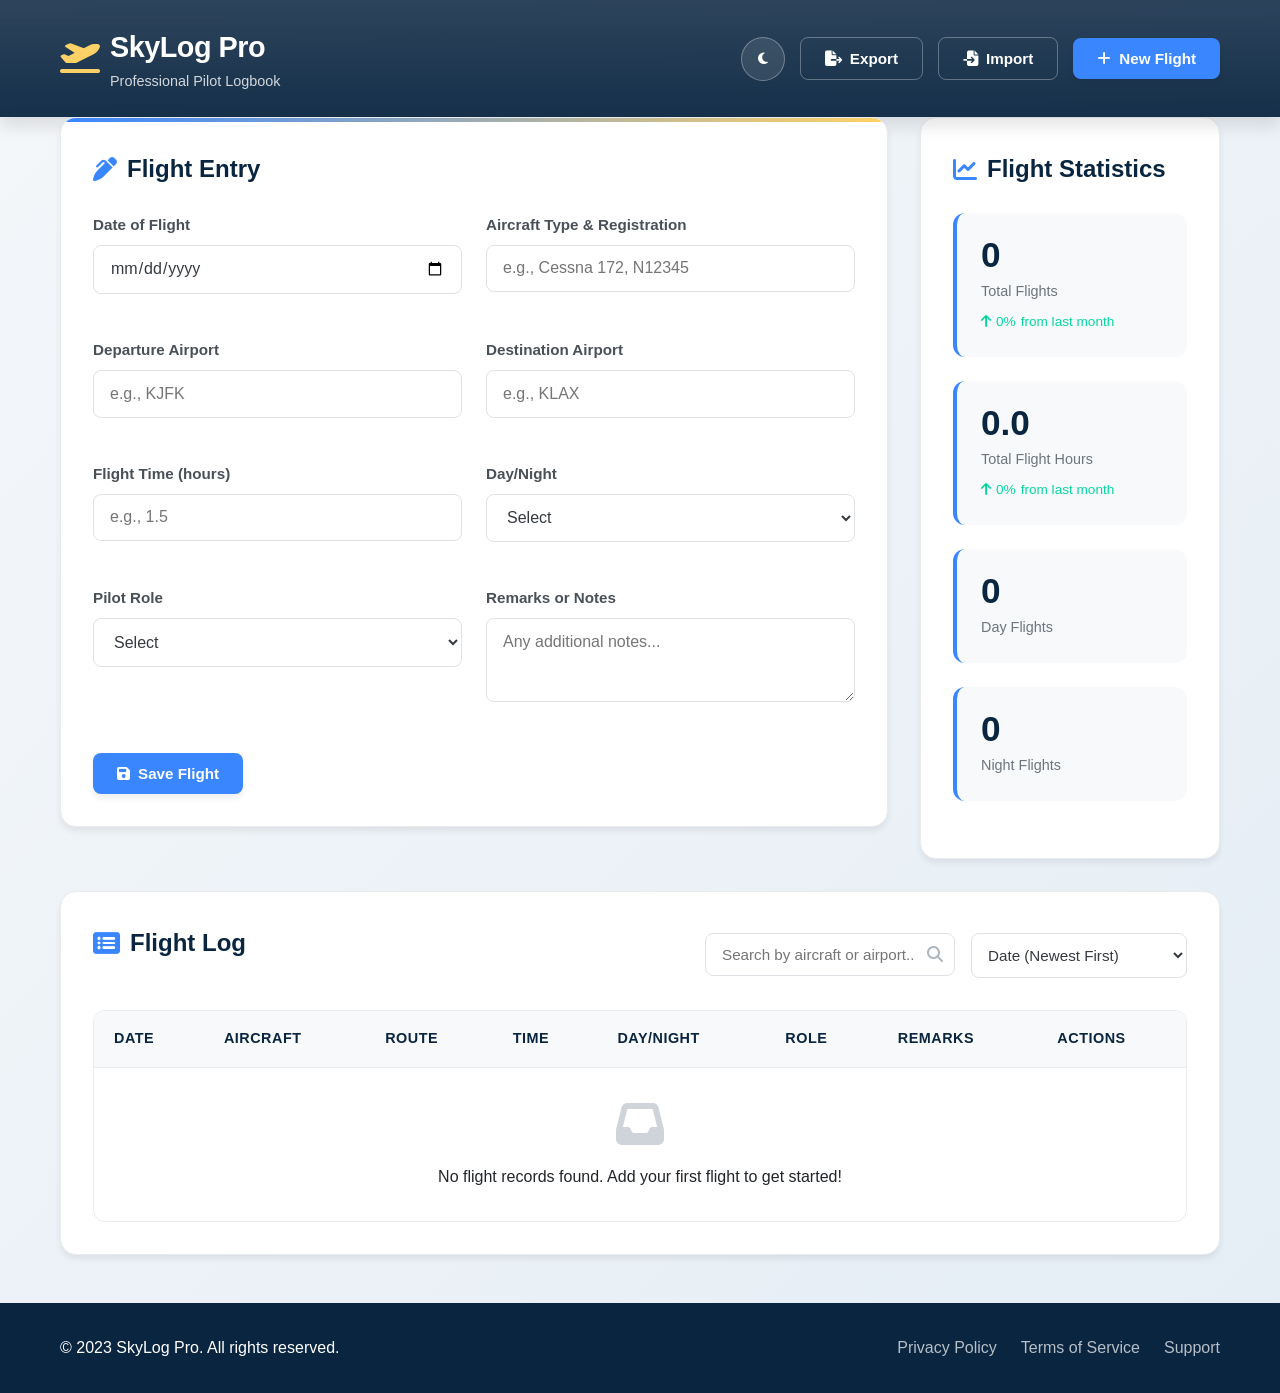
==== html/page.html @ 212d95c1 "all sections added" ====
<!DOCTYPE html>
<html lang="en">
<head>
    <meta charset="UTF-8">
    <meta name="viewport" content="width=device-width, initial-scale=1.0">
    <title>SkyLog Pro | Pilot Logbook</title>
    <link rel="stylesheet" href="https://cdnjs.cloudflare.com/ajax/libs/font-awesome/6.4.0/css/all.min.css">
    <link rel="stylesheet" href="../css/styles.css">
    <link rel="icon" href="favicon.ico" type="image/x-icon">

    <script defer src="../js/script.js"></script>

</head>

<body>
    <header>
        <div class="container">
            <div class="header-content">
                <div class="logo">
                    <div class="logo-icon">
                        <i class="fas fa-plane-departure"></i>
                    </div>
                    <div>
                        <div class="logo-text">SkyLog Pro</div>
                        <div class="logo-subtitle">Professional Pilot Logbook</div>
                    </div>
                </div>
                <div class="header-actions">
                    <button class="theme-toggle" id="themeToggle" title="Toggle dark/light mode">
                        <i class="fas fa-moon" id="themeIcon"></i>
                    </button>
                    <button class="btn btn-outline" id="exportBtn">
                        <i class="fas fa-file-export"></i> Export
                    </button>
                    <button class="btn btn-outline" id="importBtn">
                        <i class="fas fa-file-import"></i> Import
                    </button>
                    <button class="btn btn-primary" id="newFlightBtn">
                        <i class="fas fa-plus"></i> New Flight
                    </button>
                </div>
            </div>
        </div>
    </header>

    <main class="container">
        <div class="dashboard">
            <section class="form-section" id="formSection">
                <h2 class="section-title">
                    <i class="fas fa-pen-alt"></i> Flight Entry
                </h2>
                <form id="flightForm">
                    <div class="form-grid">
                        <div class="form-group">
                            <label for="date" class="form-label">Date of Flight</label>
                            <input type="date" id="date" class="form-control" required>
                        </div>
                        <div class="form-group">
                            <label for="aircraftType" class="form-label">Aircraft Type & Registration</label>
                            <input type="text" id="aircraftType" class="form-control" placeholder="e.g., Cessna 172, N12345" required>
                        </div>
                        <div class="form-group">
                            <label for="departure" class="form-label">Departure Airport</label>
                            <input type="text" id="departure" class="form-control" placeholder="e.g., KJFK" required>
                        </div>
                        <div class="form-group">
                            <label for="destination" class="form-label">Destination Airport</label>
                            <input type="text" id="destination" class="form-control" placeholder="e.g., KLAX" required>
                        </div>
                        <div class="form-group">
                            <label for="flightTime" class="form-label">Flight Time (hours)</label>
                            <input type="number" id="flightTime" class="form-control" min="0" step="0.1" placeholder="e.g., 1.5" required>
                        </div>
                        <div class="form-group">
                            <label for="dayNight" class="form-label">Day/Night</label>
                            <select id="dayNight" class="form-control" required>
                                <option value="">Select</option>
                                <option value="Day">Day</option>
                                <option value="Night">Night</option>
                            </select>
                        </div>
                        <div class="form-group">
                            <label for="pilotRole" class="form-label">Pilot Role</label>
                            <select id="pilotRole" class="form-control" required>
                                <option value="">Select</option>
                                <option value="PIC">Pilot in Command (PIC)</option>
                                <option value="Co-Pilot">Co-Pilot</option>
                                <option value="Student">Student</option>
                                <option value="Instructor">Instructor</option>
                            </select>
                        </div>
                        <div class="form-group">
                            <label for="remarks" class="form-label">Remarks or Notes</label>
                            <textarea id="remarks" class="form-control" rows="3" placeholder="Any additional notes..."></textarea>
                        </div>
                    </div>
                    <div class="form-actions">
                        <button type="submit" class="btn btn-primary" id="submitBtn">
                            <i class="fas fa-save"></i> Save Flight
                        </button>
                        <button type="button" class="btn btn-secondary hidden" id="cancelBtn">
                            <i class="fas fa-times"></i> Cancel
                        </button>
                    </div>
                </form>
            </section>

            <section class="stats-section">
                <h2 class="section-title">
                    <i class="fas fa-chart-line"></i> Flight Statistics
                </h2>
                <div class="stats-grid">
                    <div class="stat-card">
                        <div class="stat-value" id="totalFlights">0</div>
                        <div class="stat-label">Total Flights</div>
                        <div class="stat-change positive">
                            <i class="fas fa-arrow-up"></i> <span id="flightsChange">0%</span> from last month
                        </div>
                    </div>
                    <div class="stat-card">
                        <div class="stat-value" id="totalHours">0.0</div>
                        <div class="stat-label">Total Flight Hours</div>
                        <div class="stat-change positive">
                            <i class="fas fa-arrow-up"></i> <span id="hoursChange">0%</span> from last month
                        </div>
                    </div>
                    <div class="stat-card">
                        <div class="stat-value" id="dayFlights">0</div>
                        <div class="stat-label">Day Flights</div>
                    </div>
                    <div class="stat-card">
                        <div class="stat-value" id="nightFlights">0</div>
                        <div class="stat-label">Night Flights</div>
                    </div>
                </div>
            </section>
        </div>

        <section class="entries-section">
            <div class="section-header">
                <h2 class="section-title">
                    <i class="fas fa-list-alt"></i> Flight Log
                </h2>
                <div class="search-sort">
                    <div class="search-box">
                        <input type="text" id="searchInput" placeholder="Search by aircraft or airport...">
                        <span class="search-icon"><i class="fas fa-search"></i></span>
                    </div>
                    <div class="sort-options">
                        <select id="sortSelect">
                            <option value="date-desc">Date (Newest First)</option>
                            <option value="date-asc">Date (Oldest First)</option>
                            <option value="time-desc">Flight Time (High to Low)</option>
                            <option value="time-asc">Flight Time (Low to High)</option>
                        </select>
                    </div>
                </div>
            </div>

            <div class="table-container">
                <table id="flightsTable">
                    <thead>
                        <tr>
                            <th>Date</th>
                            <th>Aircraft</th>
                            <th>Route</th>
                            <th>Time</th>
                            <th>Day/Night</th>
                            <th>Role</th>
                            <th>Remarks</th>
                            <th>Actions</th>
                        </tr>
                    </thead>
                    <tbody id="flightsTableBody">
                        <!-- Flight entries will be populated here -->
                    </tbody>
                </table>
            </div>

            <div class="cards-container" id="flightsCardsContainer">
                <!-- Flight cards will be populated here for mobile view -->
            </div>
        </section>
    </main>

    <!-- Delete Confirmation Modal -->
    <div class="modal" id="deleteModal">
        <div class="modal-content">
            <div class="modal-header">
                <h3 class="modal-title">Confirm Deletion</h3>
                <button class="close-modal">&times;</button>
            </div>
            <div class="modal-body">
                <p>Are you sure you want to delete this flight record? This action cannot be undone.</p>
            </div>
            <div class="modal-footer">
                <button class="btn btn-secondary" id="cancelDelete">Cancel</button>
                <button class="btn btn-danger" id="confirmDelete">Delete Flight</button>
            </div>
        </div>
    </div>

    <!-- Export Modal -->
    <div class="modal" id="exportModal">
        <div class="modal-content">
            <div class="modal-header">
                <h3 class="modal-title">Export Flight Log</h3>
                <button class="close-modal">&times;</button>
            </div>
            <div class="modal-body">
                <p>Choose the format for exporting your flight log:</p>
                <div class="form-group mt-2">
                    <label for="exportFormat" class="form-label">Export Format</label>
                    <select id="exportFormat" class="form-control">
                        <option value="csv">CSV (Comma Separated Values)</option>
                        <option value="json">JSON (JavaScript Object Notation)</option>
                    </select>
                </div>
            </div>
            <div class="modal-footer">
                <button class="btn btn-secondary" id="cancelExport">Cancel</button>
                <button class="btn btn-primary" id="confirmExport">Export Data</button>
            </div>
        </div>
    </div>

    <footer>
        <div class="container">
            <div class="footer-content">
                <div class="copyright">
                    &copy; 2023 SkyLog Pro. All rights reserved.
                </div>
                <div class="footer-links">
                    <a href="#">Privacy Policy</a>
                    <a href="#">Terms of Service</a>
                    <a href="#">Support</a>
                </div>
            </div>
        </div>
    </footer>

</body>
</html>
---- css/styles.css ----
:root {
            --primary: #0a2540;
            --secondary: #1d4e89;
            --accent: #3a86ff;
            --gold: #ffd166;
            --light: #f8f9fa;
            --dark: #212529;
            --success: #06d6a0;
            --danger: #ef476f;
            --gray-100: #f8f9fa;
            --gray-200: #e9ecef;
            --gray-300: #dee2e6;
            --gray-400: #ced4da;
            --gray-500: #adb5bd;
            --gray-600: #6c757d;
            --gray-700: #495057;
            --gray-800: #343a40;
            --gray-900: #212529;
            --shadow-sm: 0 2px 4px rgba(0,0,0,0.05);
            --shadow: 0 4px 6px rgba(0,0,0,0.07);
            --shadow-lg: 0 10px 15px rgba(0,0,0,0.1);
            --shadow-xl: 0 20px 25px rgba(0,0,0,0.15);
            --border-radius: 8px;
            --border-radius-lg: 12px;
            --border-radius-xl: 16px;
            --transition: all 0.3s ease;
        }

        [data-theme="dark"] {
            --primary: #0d1b2a;
            --secondary: #1b3a4b;
            --accent: #3a86ff;
            --gold: #ffd166;
            --light: #1a1d21;
            --dark: #f8f9fa;
            --gray-100: #212529;
            --gray-200: #343a40;
            --gray-300: #495057;
            --gray-400: #6c757d;
            --gray-500: #adb5bd;
            --gray-600: #ced4da;
            --gray-700: #dee2e6;
            --gray-800: #e9ecef;
            --gray-900: #f8f9fa;
        }

        * {
            margin: 0;
            padding: 0;
            box-sizing: border-box;
            font-family: 'Inter', 'Segoe UI', Tahoma, Geneva, Verdana, sans-serif;
        }

        body {
            background: linear-gradient(135deg, #f5f7fa 0%, #e4edf5 100%);
            color: var(--dark);
            line-height: 1.6;
            min-height: 100vh;
            transition: var(--transition);
        }

        [data-theme="dark"] body {
            background: linear-gradient(135deg, #0a0e14 0%, #1a2530 100%);
        }

        .container {
            max-width: 1200px;
            margin: 0 auto;
            padding: 0 20px;
        }

        /* Header Styles */
        header {
            background: linear-gradient(rgba(10, 37, 64, 0.85), rgba(10, 37, 64, 0.95)), 
                        url('https://cdn.pixabay.com/photo/2019/09/05/15/25/airbus-4454338_1280.jpg');
            background-size: cover;
            background-position: center 30%;
            color: white;
            padding: 1.5rem 0;
            box-shadow: var(--shadow-lg);
            position: relative;
            overflow: hidden;
        }

        [data-theme="dark"] header {
            background: linear-gradient(rgba(13, 27, 42, 0.85), rgba(13, 27, 42, 0.95)), 
                        url('https://cdn.pixabay.com/photo/2019/09/05/15/25/airbus-4454338_1280.jpg');
        }

        .header-content {
            display: flex;
            justify-content: space-between;
            align-items: center;
            position: relative;
            z-index: 2;
        }

        .logo {
            display: flex;
            align-items: center;
            gap: 10px;
        }

        .logo-icon {
            font-size: 2rem;
            color: var(--gold);
        }

        .logo-text {
            font-size: 1.8rem;
            font-weight: 700;
            letter-spacing: -0.5px;
        }

        .logo-subtitle {
            font-size: 0.9rem;
            opacity: 0.8;
            font-weight: 400;
        }

        .header-actions {
            display: flex;
            gap: 15px;
            align-items: center;
        }

        .theme-toggle {
            background: rgba(255, 255, 255, 0.1);
            border: 1px solid rgba(255, 255, 255, 0.3);
            color: white;
            width: 44px;
            height: 44px;
            border-radius: 50%;
            display: flex;
            align-items: center;
            justify-content: center;
            cursor: pointer;
            transition: var(--transition);
        }

        .theme-toggle:hover {
            background: rgba(255, 255, 255, 0.2);
            transform: translateY(-2px);
        }

        .btn {
            padding: 0.75rem 1.5rem;
            border: none;
            border-radius: var(--border-radius);
            font-size: 0.95rem;
            font-weight: 600;
            cursor: pointer;
            transition: var(--transition);
            display: flex;
            align-items: center;
            gap: 8px;
        }

        .btn-primary {
            background: var(--accent);
            color: white;
            box-shadow: var(--shadow);
        }

        .btn-primary:hover {
            background: #2a75e6;
            transform: translateY(-2px);
            box-shadow: var(--shadow-lg);
        }

        .btn-outline {
            background: transparent;
            color: white;
            border: 1px solid rgba(255,255,255,0.3);
        }

        .btn-outline:hover {
            background: rgba(255,255,255,0.1);
            transform: translateY(-2px);
        }

        /* Main Content */
        main {
            padding: 2rem 0;
        }

        .dashboard {
            display: grid;
            grid-template-columns: 1fr 300px;
            gap: 2rem;
            margin-bottom: 2rem;
        }

        @media (max-width: 992px) {
            .dashboard {
                grid-template-columns: 1fr;
            }
        }

        /* Form Styles */
        .form-section {
            background: white;
            border-radius: var(--border-radius-xl);
            padding: 2rem;
            margin-bottom: 2rem;
            box-shadow: var(--shadow);
            border: 1px solid var(--gray-200);
            position: relative;
            overflow: hidden;
            transition: var(--transition);
        }

        [data-theme="dark"] .form-section {
            background: var(--gray-100);
            border-color: var(--gray-200);
        }

        .form-section::before {
            content: '';
            position: absolute;
            top: 0;
            left: 0;
            width: 100%;
            height: 4px;
            background: linear-gradient(90deg, var(--accent), var(--gold));
        }

        .section-title {
            display: flex;
            align-items: center;
            gap: 10px;
            margin-bottom: 1.5rem;
            color: var(--primary);
            transition: var(--transition);
        }

        [data-theme="dark"] .section-title {
            color: var(--gray-800);
        }

        .section-title i {
            color: var(--accent);
        }

        .form-grid {
            display: grid;
            grid-template-columns: repeat(auto-fit, minmax(250px, 1fr));
            gap: 1.5rem;
        }

        .form-group {
            margin-bottom: 1.25rem;
        }

        .form-label {
            display: block;
            margin-bottom: 0.5rem;
            font-weight: 600;
            color: var(--gray-700);
            font-size: 0.95rem;
            transition: var(--transition);
        }

        [data-theme="dark"] .form-label {
            color: var(--gray-600);
        }

        .form-control {
            width: 100%;
            padding: 0.85rem 1rem;
            border: 1px solid var(--gray-300);
            border-radius: var(--border-radius);
            font-size: 1rem;
            transition: var(--transition);
            background: white;
            color: var(--gray-800);
        }

        [data-theme="dark"] .form-control {
            background: var(--gray-200);
            border-color: var(--gray-300);
            color: var(--gray-800);
        }

        .form-control:focus {
            outline: none;
            border-color: var(--accent);
            box-shadow: 0 0 0 3px rgba(58, 134, 255, 0.15);
        }

        .form-actions {
            display: flex;
            gap: 1rem;
            margin-top: 1.5rem;
            flex-wrap: wrap;
        }

        .btn-success {
            background: var(--success);
            color: white;
        }

        .btn-success:hover {
            background: #05c290;
            transform: translateY(-2px);
        }

        .btn-danger {
            background: var(--danger);
            color: white;
        }

        .btn-danger:hover {
            background: #e63a62;
            transform: translateY(-2px);
        }

        /* Statistics Section */
        .stats-section {
            background: white;
            border-radius: var(--border-radius-xl);
            padding: 2rem;
            box-shadow: var(--shadow);
            border: 1px solid var(--gray-200);
            transition: var(--transition);
        }

        [data-theme="dark"] .stats-section {
            background: var(--gray-100);
            border-color: var(--gray-200);
        }

        .stats-grid {
            display: grid;
            grid-template-columns: 1fr;
            gap: 1.5rem;
        }

        .stat-card {
            background: var(--gray-100);
            padding: 1.5rem;
            border-radius: var(--border-radius-lg);
            border-left: 4px solid var(--accent);
            transition: var(--transition);
        }

        [data-theme="dark"] .stat-card {
            background: var(--gray-200);
        }

        .stat-card:hover {
            transform: translateY(-5px);
            box-shadow: var(--shadow);
        }

        .stat-value {
            font-size: 2.2rem;
            font-weight: 700;
            color: var(--primary);
            line-height: 1;
            margin-bottom: 0.5rem;
            transition: var(--transition);
        }

        [data-theme="dark"] .stat-value {
            color: var(--gray-800);
        }

        .stat-label {
            font-size: 0.9rem;
            color: var(--gray-600);
            font-weight: 500;
            transition: var(--transition);
        }

        .stat-change {
            display: flex;
            align-items: center;
            gap: 5px;
            font-size: 0.85rem;
            margin-top: 0.5rem;
        }

        .positive {
            color: var(--success);
        }

        .negative {
            color: var(--danger);
        }

        /* Entries Section */
        .entries-section {
            background: white;
            border-radius: var(--border-radius-xl);
            padding: 2rem;
            box-shadow: var(--shadow);
            border: 1px solid var(--gray-200);
            transition: var(--transition);
        }

        [data-theme="dark"] .entries-section {
            background: var(--gray-100);
            border-color: var(--gray-200);
        }

        .section-header {
            display: flex;
            justify-content: space-between;
            align-items: center;
            margin-bottom: 1.5rem;
            flex-wrap: wrap;
            gap: 1rem;
        }

        .search-sort {
            display: flex;
            gap: 1rem;
            flex-wrap: wrap;
        }

        .search-box {
            position: relative;
        }

        .search-box input {
            padding: 0.75rem 2.5rem 0.75rem 1rem;
            border: 1px solid var(--gray-300);
            border-radius: var(--border-radius);
            width: 250px;
            font-size: 0.95rem;
            transition: var(--transition);
            background: white;
            color: var(--gray-800);
        }

        [data-theme="dark"] .search-box input {
            background: var(--gray-200);
            border-color: var(--gray-300);
            color: var(--gray-800);
        }

        .search-box input:focus {
            outline: none;
            border-color: var(--accent);
            box-shadow: 0 0 0 3px rgba(58, 134, 255, 0.15);
        }

        .search-icon {
            position: absolute;
            right: 12px;
            top: 50%;
            transform: translateY(-50%);
            color: var(--gray-500);
        }

        .sort-options select {
            padding: 0.75rem;
            border: 1px solid var(--gray-300);
            border-radius: var(--border-radius);
            font-size: 0.95rem;
            background: white;
            cursor: pointer;
            color: var(--gray-800);
            transition: var(--transition);
        }

        [data-theme="dark"] .sort-options select {
            background: var(--gray-200);
            border-color: var(--gray-300);
            color: var(--gray-800);
        }

        /* Table Styles */
        .table-container {
            overflow-x: auto;
            border-radius: var(--border-radius-lg);
            border: 1px solid var(--gray-200);
            transition: var(--transition);
        }

        [data-theme="dark"] .table-container {
            border-color: var(--gray-200);
        }

        table {
            width: 100%;
            border-collapse: collapse;
        }

        th, td {
            padding: 1rem 1.25rem;
            text-align: left;
            border-bottom: 1px solid var(--gray-200);
            transition: var(--transition);
        }

        [data-theme="dark"] th, [data-theme="dark"] td {
            border-color: var(--gray-200);
        }

        th {
            background-color: var(--gray-100);
            color: var(--primary);
            font-weight: 600;
            font-size: 0.9rem;
            text-transform: uppercase;
            letter-spacing: 0.5px;
            transition: var(--transition);
        }

        [data-theme="dark"] th {
            background-color: var(--gray-200);
            color: var(--gray-700);
        }

        tr {
            transition: var(--transition);
        }

        tr:last-child td {
            border-bottom: none;
        }

        tr:hover {
            background-color: var(--gray-100);
        }

        [data-theme="dark"] tr:hover {
            background-color: var(--gray-200);
        }

        .actions {
            display: flex;
            gap: 0.5rem;
        }

        .btn-sm {
            padding: 0.5rem 0.75rem;
            font-size: 0.85rem;
            border-radius: var(--border-radius);
        }

        .btn-edit {
            background: rgba(58, 134, 255, 0.1);
            color: var(--accent);
            border: 1px solid rgba(58, 134, 255, 0.2);
        }

        .btn-edit:hover {
            background: var(--accent);
            color: white;
        }

        .btn-delete {
            background: rgba(239, 71, 111, 0.1);
            color: var(--danger);
            border: 1px solid rgba(239, 71, 111, 0.2);
        }

        .btn-delete:hover {
            background: var(--danger);
            color: white;
        }

        /* Card View for Mobile */
        .cards-container {
            display: none;
            grid-template-columns: repeat(auto-fill, minmax(300px, 1fr));
            gap: 1.5rem;
        }

        .flight-card {
            background: white;
            border-radius: var(--border-radius-lg);
            padding: 1.5rem;
            box-shadow: var(--shadow-sm);
            border: 1px solid var(--gray-200);
            transition: var(--transition);
            position: relative;
            overflow: hidden;
        }

        [data-theme="dark"] .flight-card {
            background: var(--gray-100);
            border-color: var(--gray-200);
        }

        .flight-card::before {
            content: '';
            position: absolute;
            top: 0;
            left: 0;
            width: 100%;
            height: 4px;
            background: linear-gradient(90deg, var(--accent), var(--gold));
        }

        .flight-card:hover {
            transform: translateY(-5px);
            box-shadow: var(--shadow-lg);
        }

        .card-header {
            display: flex;
            justify-content: space-between;
            align-items: flex-start;
            margin-bottom: 1rem;
        }

        .card-date {
            font-weight: 700;
            color: var(--primary);
            font-size: 1.1rem;
            transition: var(--transition);
        }

        [data-theme="dark"] .card-date {
            color: var(--gray-800);
        }

        .card-role {
            background: var(--gray-100);
            padding: 0.25rem 0.75rem;
            border-radius: 20px;
            font-size: 0.8rem;
            font-weight: 600;
            color: var(--gray-700);
            transition: var(--transition);
        }

        [data-theme="dark"] .card-role {
            background: var(--gray-200);
            color: var(--gray-600);
        }

        .card-route {
            font-size: 1.2rem;
            font-weight: 700;
            margin-bottom: 0.5rem;
            display: flex;
            align-items: center;
            gap: 10px;
        }

        .card-route i {
            color: var(--accent);
        }

        .card-details {
            display: grid;
            grid-template-columns: 1fr 1fr;
            gap: 0.75rem;
            margin-bottom: 1rem;
        }

        .card-detail {
            font-size: 0.9rem;
            display: flex;
            flex-direction: column;
        }

        .card-detail-label {
            font-weight: 600;
            color: var(--gray-600);
            font-size: 0.8rem;
            margin-bottom: 0.25rem;
            transition: var(--transition);
        }

        .card-remarks {
            margin-top: 0.5rem;
            padding-top: 0.75rem;
            border-top: 1px solid var(--gray-200);
            font-size: 0.9rem;
            color: var(--gray-700);
            transition: var(--transition);
        }

        [data-theme="dark"] .card-remarks {
            border-color: var(--gray-200);
            color: var(--gray-600);
        }

        .card-actions {
            display: flex;
            gap: 0.5rem;
            margin-top: 1rem;
        }

        /* Modal Styles */
        .modal {
            display: none;
            position: fixed;
            top: 0;
            left: 0;
            width: 100%;
            height: 100%;
            background: rgba(0, 0, 0, 0.5);
            z-index: 1000;
            align-items: center;
            justify-content: center;
            padding: 20px;
        }

        .modal-content {
            background: white;
            border-radius: var(--border-radius-xl);
            padding: 2rem;
            max-width: 500px;
            width: 100%;
            box-shadow: var(--shadow-xl);
            position: relative;
            transition: var(--transition);
        }

        [data-theme="dark"] .modal-content {
            background: var(--gray-100);
        }

        .modal-header {
            display: flex;
            justify-content: space-between;
            align-items: center;
            margin-bottom: 1.5rem;
        }

        .modal-title {
            font-size: 1.5rem;
            font-weight: 700;
            color: var(--primary);
            transition: var(--transition);
        }

        [data-theme="dark"] .modal-title {
            color: var(--gray-800);
        }

        .close-modal {
            background: none;
            border: none;
            font-size: 1.5rem;
            cursor: pointer;
            color: var(--gray-500);
            transition: var(--transition);
        }

        .close-modal:hover {
            color: var(--danger);
        }

        .modal-body {
            margin-bottom: 1.5rem;
        }

        .modal-footer {
            display: flex;
            justify-content: flex-end;
            gap: 1rem;
        }

        /* Footer */
        footer {
            background-color: var(--primary);
            color: white;
            padding: 2rem 0;
            margin-top: 3rem;
            transition: var(--transition);
        }

        [data-theme="dark"] footer {
            background-color: var(--primary);
        }

        .footer-content {
            display: flex;
            justify-content: space-between;
            align-items: center;
            flex-wrap: wrap;
            gap: 1rem;
        }

        .footer-links {
            display: flex;
            gap: 1.5rem;
        }

        .footer-links a {
            color: rgba(255,255,255,0.7);
            text-decoration: none;
            transition: var(--transition);
        }

        .footer-links a:hover {
            color: white;
        }

        /* Responsive Design */
        @media (max-width: 768px) {
            .header-content {
                flex-direction: column;
                align-items: flex-start;
                gap: 1rem;
            }
            
            .header-actions {
                width: 100%;
                justify-content: space-between;
            }
            
            .table-container {
                display: none;
            }
            
            .cards-container {
                display: grid;
            }
            
            .search-sort {
                width: 100%;
            }
            
            .search-box input {
                width: 100%;
            }
            
            .form-grid {
                grid-template-columns: 1fr;
            }
            
            .dashboard {
                grid-template-columns: 1fr;
            }
            
            .section-header {
                flex-direction: column;
                align-items: flex-start;
            }
            
            .form-actions {
                flex-direction: column;
            }
            
            .form-actions .btn {
                width: 100%;
                justify-content: center;
            }
        }

        @media (max-width: 480px) {
            .cards-container {
                grid-template-columns: 1fr;
            }
            
            .card-details {
                grid-template-columns: 1fr;
            }
            
            .footer-content {
                flex-direction: column;
                text-align: center;
            }
            
            .footer-links {
                justify-content: center;
            }
        }

        /* Utility Classes */
        .hidden {
            display: none;
        }

        .text-center {
            text-align: center;
        }

        .mt-1 {
            margin-top: 0.5rem;
        }

        .mt-2 {
            margin-top: 1rem;
        }

        .mb-1 {
            margin-bottom: 0.5rem;
        }

        .mb-2 {
            margin-bottom: 1rem;
        }

        /* Animation for new entries */
        @keyframes fadeIn {
            from { opacity: 0; transform: translateY(10px); }
            to { opacity: 1; transform: translateY(0); }
        }

        .fade-in {
            animation: fadeIn 0.5s ease forwards;
        }

        /* Theme transition */
        * {
            transition: background-color 0.3s ease, color 0.3s ease, border-color 0.3s ease;
        }
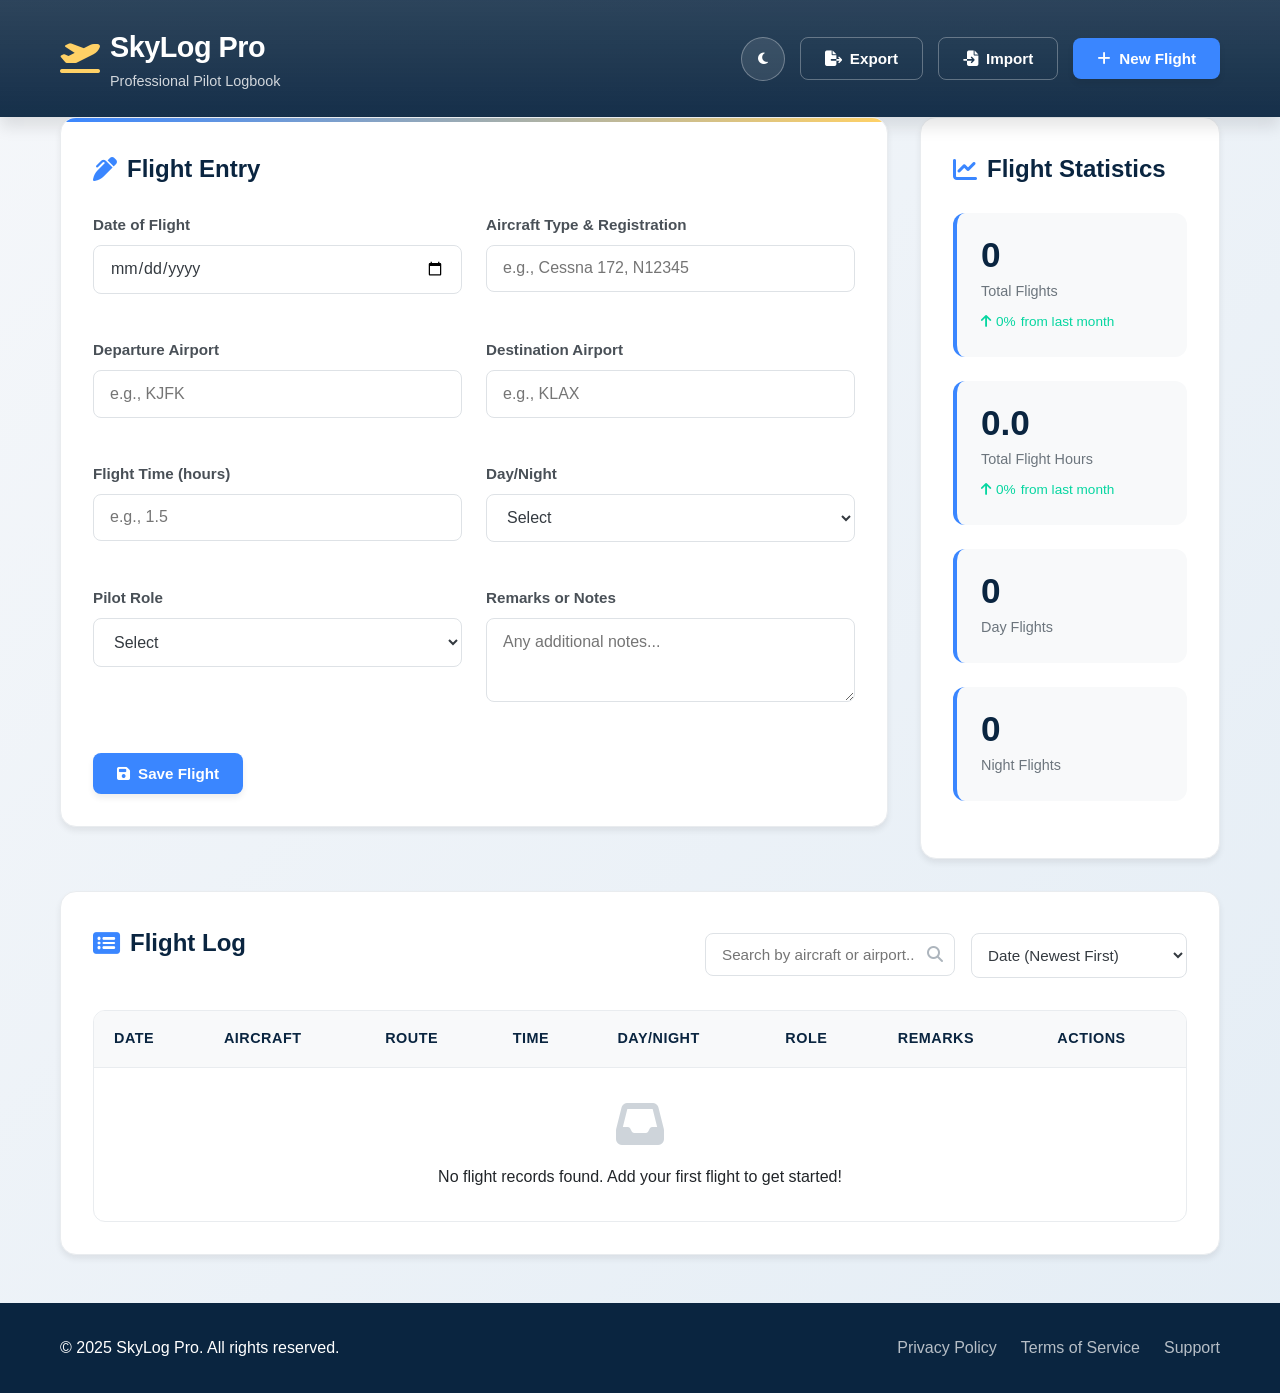
==== commit 40c7ecfa: "updated html" ====
--- a/html/page.html
+++ b/html/page.html
@@ -228,7 +228,7 @@
         <div class="container">
             <div class="footer-content">
                 <div class="copyright">
-                    &copy; 2023 SkyLog Pro. All rights reserved.
+                    &copy; 2025 SkyLog Pro. All rights reserved.
                 </div>
                 <div class="footer-links">
                     <a href="#">Privacy Policy</a>
